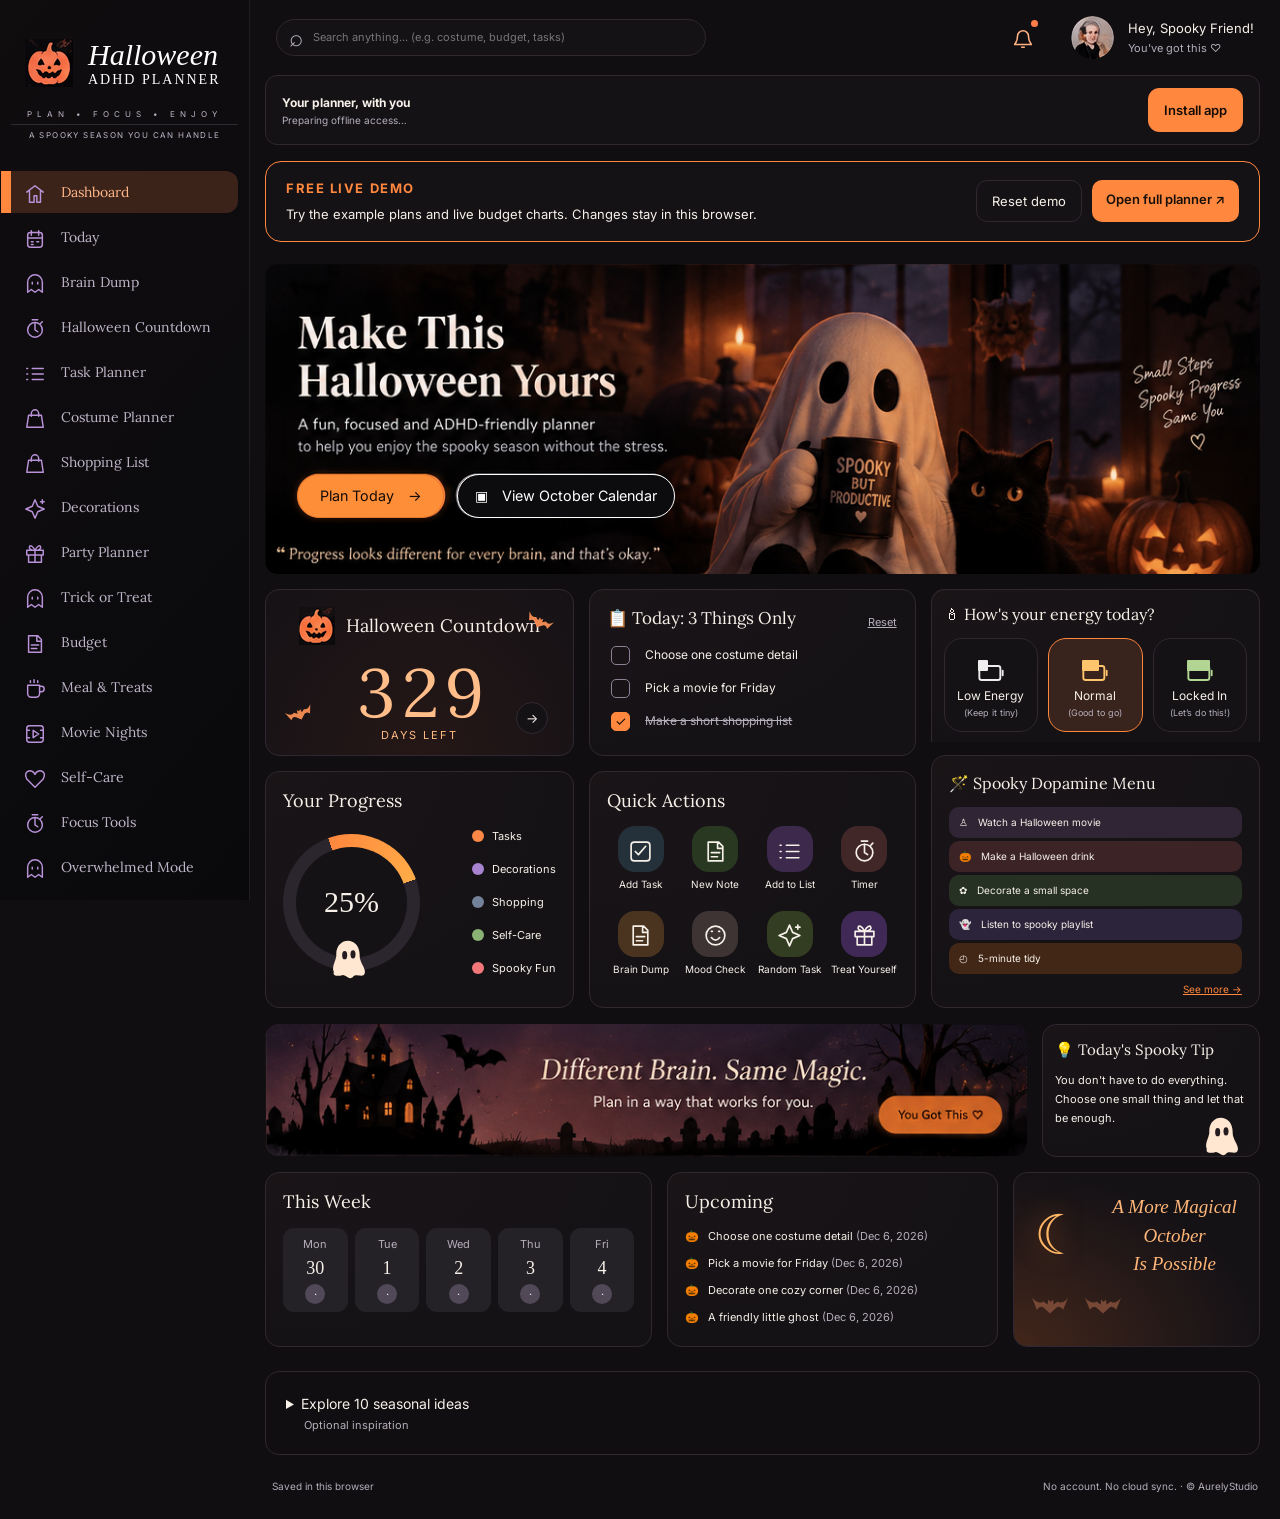
==== demo.html @ a1559781 "Add independent demo endpoint after Cloudflare connectivity failure" ====
<!doctype html><html lang="en"><head><meta charset="utf-8"><meta name="viewport" content="width=device-width,initial-scale=1"><title>Free Demo · Halloween ADHD Planner | AurelyStudio</title><meta name="description" content="A cozy Halloween planner for small steps, seasonal plans and printable pages."><meta name="author" content="AurelyStudio"><meta name="creator" content="AurelyStudio"><meta name="publisher" content="AurelyStudio"><meta name="designer" content="AurelyStudio"><meta name="owner" content="AurelyStudio"><meta name="copyright" content="AurelyStudio"><meta name="application-name" content="Halloween Planner"><meta name="apple-mobile-web-app-title" content="Halloween Planner"><meta name="apple-mobile-web-app-capable" content="yes"><meta name="apple-mobile-web-app-status-bar-style" content="black-translucent"><meta name="theme-color" content="#100e11"><meta name="color-scheme" content="dark light"><meta property="og:title" content="Halloween ADHD Planner"><meta property="og:description" content="Make this Halloween yours. A private seasonal planner by AurelyStudio."><meta property="og:type" content="website"><meta property="og:site_name" content="AurelyStudio"><meta name="twitter:card" content="summary"><meta name="twitter:title" content="Halloween ADHD Planner"><meta name="twitter:description" content="Small steps. Spooky progress."><link rel="icon" href="assets__logo.svg"><link rel="apple-touch-icon" href="assets__icon-192.png"><link rel="manifest" href="demo.webmanifest"><link rel="stylesheet" href="style.css"><style id="paper-style"></style><link rel="stylesheet" href="install.css"><link rel="canonical" href="https://billionar.github.io/aurelystudio-halloween-adhd-planner/demo.html"><meta property="og:url" content="https://billionar.github.io/aurelystudio-halloween-adhd-planner/demo.html"><meta name="robots" content="noindex,follow"><link rel="stylesheet" href="demo.css"></head><body><a class="skip" href="#main">Skip to planner</a><aside id="sidebar"></aside><div class="workspace"><header><button class="mobile-menu" data-action="menu" aria-label="Open navigation">☰</button><span id="mobile-title">Dashboard</span><div class="search-wrap"><span>⌕</span><input id="search" type="search" placeholder="Search anything... (e.g. costume, budget, tasks)" aria-label="Search all planner records"><div id="search-results" hidden></div></div><button class="bell" data-action="notifications" aria-label="Upcoming reminders"><svg class="line-icon" viewBox="0 0 24 24" fill="none" stroke="currentColor" stroke-width="1.7"><path d="M6 9a6 6 0 0 1 12 0c0 7 3 7 3 9H3c0-2 3-2 3-9ZM10 21h4"/></svg><i></i></button><button class="profile" data-action="profile"><span class="avatar"><img src="assets__reference.webp" alt=""></span><span>Hey, <b id="profile-name">Spooky Friend</b>!<small>You've got this ♡</small></span></button></header><main id="main" tabindex="-1"></main><footer><span id="save-status">Saved in this browser</span><span>No account. No cloud sync. · © AurelyStudio</span></footer></div><dialog id="dialog"></dialog><div id="toast" role="status"></div><section id="print-root"></section><script src="gallery.js"></script><script src="budget.js"></script><script src="app-demo.js"></script><script src="install.js"></script><script src="demo.js"></script></body></html>
---- style.css ----
@font-face{font-family:Inter;font-weight:100 900;src:url('assets__Inter.ttf')}@font-face{font-family:Lora;font-weight:400 700;src:url('assets__Lora.ttf')}@font-face{font-family:Kalam;src:url('assets__Kalam.ttf')}@font-face{font-family:Caveat;src:url('assets__Caveat.ttf')}@font-face{font-family:'Patrick Hand';src:url('assets__PatrickHand.ttf')}@font-face{font-family:'Dancing Script';src:url('assets__DancingScript.ttf')}@font-face{font-family:Sacramento;src:url('assets__Sacramento.ttf')}
:root{--main:#ff873e;--accent:#b992d8;--bg:#100e11;--panel:#151216;--text:#f6f0e8;--muted:#b5aebb;--line:#302730;--body:Inter,Arial,sans-serif;--heading:Lora,Georgia,serif;--hand:Caveat,cursive;--button-ink:#140c05;color-scheme:dark}*{box-sizing:border-box}body{margin:0;background:var(--bg);color:var(--text);font:13px/1.55 var(--body)}button,input,select,textarea{font:inherit}button,a,input,select,textarea{-webkit-tap-highlight-color:transparent}button{cursor:pointer;color:inherit;border:1px solid var(--line);border-radius:11px;background:var(--panel);padding:10px 15px;min-height:40px}button:hover{border-color:var(--main);filter:brightness(1.08)}button:focus-visible,a:focus-visible,input:focus-visible,select:focus-visible,textarea:focus-visible{outline:2px solid var(--main);outline-offset:3px}button.primary{background:var(--main);border-color:var(--main);color:var(--button-ink);font-weight:600}input,select,textarea{border:1px solid var(--line);background:var(--bg);color:var(--text);border-radius:9px;padding:10px;width:100%;min-width:0}input[type=checkbox]{width:19px;height:19px;accent-color:var(--main);flex:none}input[type=color]{height:45px;padding:4px}textarea{min-height:110px;resize:vertical}label{display:grid;gap:6px}h1,h2,h3,p{margin:0}h1,h2,h3{font-family:var(--heading);font-weight:500;line-height:1.3}h1{font-size:32px}h2{font-size:18px}h3{font-size:16px}small,.muted{color:var(--muted)}small{font-size:11px}a{color:var(--main)}.skip{position:absolute;left:-9999px}.skip:focus{left:15px;top:10px;z-index:99}aside{position:fixed;inset:0 auto 0 0;width:250px;background:linear-gradient(130deg,#100d0f,#09090c);border-right:1px solid #211b22;overflow:auto;z-index:20;padding:28px 11px 20px;color:#bfb5c8}aside .brand-title{display:flex;align-items:center;gap:15px;padding:10px 14px 20px;color:#fff}.pumpkin{font-size:42px;line-height:1}aside .brand-title em{font:italic 30px Georgia}aside .brand-title strong{display:block;font:14px Georgia;letter-spacing:2px}.tagline{text-align:center;font-size:8px;letter-spacing:5px;padding:0 0 4px}.seasonline{font-size:8px;text-align:center;letter-spacing:1.4px;border-top:1px solid #312934;padding-top:4px;margin-bottom:29px}nav{display:grid;gap:3px}nav button{display:flex;gap:17px;align-items:center;text-align:left;background:none;border:0;color:inherit;font:14px var(--heading);padding:11px 13px;border-radius:0 12px 12px 0;min-height:41px}nav button.active{background:#362017;color:#ffa369;box-shadow:-10px 0 #ff8854}nav .ico{font:22px Georgia;width:20px;text-align:center;color:#a59aaa}.sidebar-end{display:flex;gap:14px;align-items:center;margin:40px 13px 23px;font-size:10px;letter-spacing:1.6px;line-height:2;color:#f18c5e}.brand-fixed{display:flex;align-items:center;gap:8px;color:#f5eadc;font:12px Inter,Arial,sans-serif;border-top:1px solid #302730;padding:18px 12px}.brand-fixed img{width:32px;height:32px}.brand-fixed small{display:block;font-size:9px}.extra-nav{margin-top:20px;border-top:1px solid #302730;padding-top:12px}.workspace{margin-left:250px}header{height:75px;display:flex;align-items:center;gap:22px;padding:12px 26px;background:color-mix(in srgb,var(--bg) 94%,transparent)}.search-wrap{position:relative;max-width:430px;flex:1;display:flex;align-items:center}.search-wrap>span{position:absolute;left:13px;font-size:24px;color:var(--muted)}#search{border-radius:25px;padding:9px 15px 9px 36px;background:var(--panel);font-size:11px}#search-results{position:absolute;top:46px;left:0;right:0;padding:8px;background:var(--panel);border:1px solid var(--line);box-shadow:0 15px 45px #0008;z-index:35;max-height:360px;overflow:auto}#search-results button{display:block;text-align:left;width:100%;margin:3px 0}.bell{border:0;position:relative;background:none;font-size:23px;color:#ffb082;margin-left:auto}.bell i{width:7px;height:7px;border-radius:50%;background:#ff7d48;position:absolute;right:11px;top:10px}.profile{border:0;display:flex;align-items:center;gap:14px;text-align:left;background:none;padding:0}.profile b{font-weight:400}.profile small{display:block;margin-top:2px}.avatar{width:43px;height:43px;border-radius:50%;overflow:hidden;position:relative;flex:none}.avatar img{position:absolute;width:1312px;max-width:none;left:-1104px;top:-16px}.mobile-menu,#mobile-title{display:none}main{padding:0 20px 0 15px;max-width:1550px;margin:auto}.hero{aspect-ratio:1027/320;position:relative;overflow:hidden;border-radius:13px;margin-bottom:15px;background:#080607}.hero>.source{position:absolute;width:127.75%;max-width:none;left:-25.8%;top:-23.44%;pointer-events:none}.hero .hero-action{position:absolute;top:67.8%;height:14.3%;min-height:0;border-radius:30px;padding:0;font-size:clamp(10px,1.12vw,16px);line-height:1;background:#ff8d38;color:#160c06;border:1px solid #e5772d}.hero .plan{left:3.23%;width:14.8%}.hero .calendar-action{left:19.27%;width:21.9%;background:#0d0c0dc9;border:1px solid #fff;color:white}.sr{position:absolute;width:1px;height:1px;margin:-1px;overflow:hidden;clip:rect(0,0,0,0)}.dashboard-grid{display:grid;grid-template-columns:1fr 1.055fr 1.065fr;gap:15px}.card{border:1px solid var(--line);border-radius:14px;padding:17px;background:radial-gradient(ellipse at top left,color-mix(in srgb,var(--panel) 94%,var(--main)),var(--panel) 65%);min-width:0;position:relative}.card h2{display:flex;align-items:center;gap:11px;margin-bottom:14px}.countdown{height:167px;text-align:center;overflow:hidden;background:radial-gradient(ellipse at bottom,#251716,var(--panel))}.countdown h2{justify-content:center}.countdown h2 span{font-size:30px}.count-number{font:68px/1 var(--heading);color:#ffbd8a;font-variant-numeric:tabular-nums}.countdown .days{font-size:11px;letter-spacing:2px;color:#ffba80}.countdown .bat{position:absolute;color:#ec874f;font-size:24px}.bat.one{right:20px;top:13px;transform:rotate(25deg)}.bat.two{left:20px;bottom:22px;transform:rotate(-20deg)}.circle-link{position:absolute;right:25px;bottom:21px;border-radius:100%;width:32px;min-height:32px;padding:0}.priorities{height:167px}.priorities h2{font-size:17px}.link-button{border:0;background:none;text-decoration:underline;padding:0;min-height:24px;color:var(--muted);font-size:12px}.card .reset{position:absolute;right:18px;top:21px}.taskcheck{display:flex;align-items:center;gap:12px;font-size:12px;margin:8px 0;line-height:1.3}.taskcheck span{overflow-wrap:anywhere}.taskcheck input:checked+span{text-decoration:line-through;color:var(--muted)}.energy{grid-column:3;grid-row:1;padding:14px 12px;height:153px;border-bottom:0;border-radius:14px 14px 0 0}.energy h2{font-size:16px}.energy-options{display:grid;grid-template-columns:repeat(3,1fr);gap:10px}.energy-options button{font-size:12px;padding:8px 2px;border-radius:18px;line-height:1.3;min-height:94px}.battery{display:block;font-size:28px;margin-bottom:4px}.energy-options small{display:block;font-size:9px;margin-top:4px}.selected{border-color:var(--main)!important;background:color-mix(in srgb,var(--main) 15%,var(--panel))!important}.progress-card{height:237px}.progress-content{display:flex;align-items:center;justify-content:space-between;gap:16px}.ring{width:137px;height:137px;position:relative;flex:none;border-radius:50%;background:conic-gradient(from -20deg,#ff775b 0deg,#ffac47 var(--sweep),#2b252e var(--sweep));display:grid;place-items:center}.ring:before{content:'';position:absolute;inset:13px;border-radius:50%;background:var(--panel)}.ring strong{position:relative;font:30px Georgia}.ring .ghost{position:absolute;bottom:-10px;left:44px;font-size:35px}.legend{display:grid;gap:13px;font-size:11px}.legend button{border:0;padding:0;min-height:20px;text-align:left;background:none;font-size:11px;display:flex;gap:8px;align-items:center}.dot{width:12px;height:12px;border-radius:50%;flex:none}.quick-card{height:237px}.quick-grid{display:grid;grid-template-columns:repeat(4,1fr);gap:18px 8px}.quick-grid button{border:0;padding:0;background:none;min-width:0;font-size:10px;white-space:nowrap}.quick-grid .quick-icon{display:block;border-radius:17px;background:var(--tone);width:46px;height:46px;line-height:46px;font-size:25px;margin:0 auto 5px}.dopamine{grid-column:3;grid-row:2;margin-top:-16px;height:253px}.dopamine h2{font-size:16px}.dopamine-row{display:flex;align-items:center;gap:8px;width:100%;border:0;margin:3px 0;padding:6px 10px;min-height:31px;text-align:left;font-size:10px;background:var(--tone);border-radius:10px}.see-more{display:block;margin-left:auto;color:var(--main);font-size:10px}.banner-row{display:grid;grid-template-columns:3.5fr 1fr;gap:15px;margin-top:16px}.magic-banner{position:relative;aspect-ratio:786/138;overflow:hidden;border-radius:14px;background:#211522}.magic-banner>img{position:absolute;width:166.92%;max-width:none;left:-33.72%;top:-615.2%}.magic-banner>button{position:absolute;right:3.5%;top:55%;height:30%;min-height:0;border-radius:26px;padding:0 18px;background:#ff8a29;color:#100b06;font-size:11px}.tip{padding:15px 12px}.tip h2{font-size:15px;margin-bottom:12px}.tip p{font-size:11px;line-height:1.7}.tip .ghost{position:absolute;right:17px;bottom:-2px;font-size:31px}.bottom-row{display:grid;grid-template-columns:1.57fr 1.34fr 1fr;gap:15px;margin-top:15px}.week{display:grid;grid-template-columns:repeat(5,1fr);gap:7px}.day-tile{padding:8px 0;border:0;display:grid;justify-items:center;gap:5px;background:color-mix(in srgb,var(--panel) 90%,var(--muted));font-size:11px}.day-tile strong{font:18px Georgia}.day-tile .day-state{background:#514958;border-radius:50%;width:20px;height:20px;line-height:20px}.day-tile.today{background:linear-gradient(#a54614,#ff8b35);color:white}.upcoming-list{display:grid;gap:7px}.upcoming-list button{border:0;min-height:20px;background:none;padding:0;text-align:left;font-size:11px;display:flex;gap:9px}.moon-card{position:relative;overflow:hidden;min-height:174px;padding:20px 12px 18px 88px;background:radial-gradient(at bottom left,#42261b,var(--panel) 70%)}.moon-card p{font:italic 22px/1.5 Georgia;color:#ffb678;text-align:center}.moon{position:absolute;left:20px;top:20px;font-size:55px;color:#ffb664;text-shadow:0 0 24px #fc7d2680}.moon-card .bats{position:absolute;bottom:18px;left:18px;color:#774835;font-size:26px;letter-spacing:10px}footer{display:flex;justify-content:space-between;gap:14px;padding:24px 22px;font-size:10px;color:var(--muted)}.page-head{display:flex;justify-content:space-between;align-items:center;gap:16px;padding:22px 0}.page-head p{margin-top:8px;color:var(--muted)}.toolbar,.actions{display:flex;align-items:center;gap:10px;flex-wrap:wrap}.toolbar{margin-bottom:18px}.toolbar input,.toolbar select{width:auto}.records{display:grid;gap:10px}.record{display:flex;align-items:center;gap:14px;padding:15px;background:var(--panel);border:1px solid var(--line);border-radius:12px}.record .record-body{flex:1;min-width:0;overflow-wrap:anywhere}.record strong{font-weight:500}.record small{display:block;white-space:pre-wrap}.record.done strong{text-decoration:line-through;color:var(--muted)}.record .record-buttons{display:flex;gap:5px}.record .record-buttons button{padding:7px 10px;font-size:11px}.empty{text-align:center;padding:40px 16px;color:var(--muted);border:1px dashed var(--line);border-radius:14px}.empty span{font-size:35px;display:block}.two-col{display:grid;grid-template-columns:1fr 1fr;gap:18px}.three-col{display:grid;grid-template-columns:repeat(3,1fr);gap:16px}.metric{font:34px var(--body);margin:10px 0}.numeric,input,textarea,select,.money{font-family:Inter,Arial,sans-serif!important}.calendar-grid{display:grid;grid-template-columns:repeat(7,minmax(0,1fr));gap:6px}.calendar-day{min-height:100px;text-align:left;padding:8px;overflow:hidden}.calendar-day b{display:block}.calendar-day small{display:block;font-size:9px;overflow-wrap:anywhere}.calendar-day.outside{opacity:.4}.weekday{text-align:center;color:var(--muted);padding:6px}.focus-panel{text-align:center;padding:40px;max-width:650px;margin:20px auto}.clock{font:80px/1.3 Inter,Arial,sans-serif;font-variant-numeric:tabular-nums;color:var(--main);margin:20px 0}.focus-panel .actions{justify-content:center}.breathing{font:28px var(--hand);margin:20px 0}.theme-controls{display:grid;gap:20px}.color-grid{display:grid;grid-template-columns:repeat(3,1fr);gap:15px}.check-label{display:flex;align-items:center;gap:10px}.live-preview{padding:28px;border:1px solid var(--line);border-radius:15px;background:var(--bg)}.hand{font:24px var(--hand)}.print-controls{display:grid;grid-template-columns:repeat(3,1fr);gap:15px}.section-checks{display:flex;flex-wrap:wrap;gap:12px;margin:20px 0}.section-checks label{display:flex;align-items:center;gap:5px;font-size:11px}.print-preview-wrap{overflow:auto;padding:20px;background:#29262b;border-radius:12px;margin-top:20px}.paper{color:#292226;background:#fffaf3;max-width:100%;width:780px;margin:auto;padding:30px;box-shadow:0 4px 20px #0003;font:12px/1.6 Inter,Arial,sans-serif}.paper h1,.paper h2,.paper h3{font-family:Georgia,serif;color:#3b2720}.paper h1{font-size:27px}.paper h2{margin:16px 0 12px;font-size:19px}.paper .print-brand{display:flex;align-items:center;gap:10px;border-bottom:2px solid #ca6c32;padding-bottom:15px;margin-bottom:20px}.print-brand img{width:35px;height:35px}.print-brand small{color:#66544c;display:block}.paper .print-section{break-after:page;page-break-after:always}.paper .print-section:last-child{break-after:auto;page-break-after:auto}.paper table{width:100%;border-collapse:collapse;table-layout:fixed}.paper td,.paper th{border-bottom:1px solid #d6c5b5;padding:8px;text-align:left;vertical-align:top;overflow-wrap:anywhere;white-space:pre-wrap}.paper th{background:#efe3d5}.paper td:first-child{width:25px}.paper td:nth-child(3){width:90px}.paper .writing-line{height:27px;border-bottom:1px solid #cfc1b1}.paper .print-note{color:#65594e;font-size:10px}.paper.ink{background:white;color:black}.paper.ink h1,.paper.ink h2,.paper.ink h3{color:black}.paper.ink th{background:#eee}.paper .cards-sheet{display:grid;grid-template-columns:100mm;gap:10mm;justify-content:center}.paper .print-card{width:100mm;height:150mm;border:1px dashed #756459;padding:8mm;break-inside:avoid;position:relative;background:white;overflow:hidden}.print-card h2{font-size:24px;margin-top:12px}.print-card .card-prompt{font:20px var(--hand);margin:15px 0;color:#7b451f}.print-card .cut-note{position:absolute;bottom:5mm;font-size:9px;color:#73665c}.print-card .card-check{padding:10px 0;border-bottom:1px solid #d6c5b5}.paper.card-direct{padding:0;width:100mm}.paper.card-direct .print-card{border:0}.sticker-grid{display:grid;grid-template-columns:repeat(3,1fr);gap:15px}.sticker-grid a{padding:24px;border:1px solid var(--line);border-radius:14px;text-align:center}.sticker-grid img{width:100%;max-width:240px}.instructions{margin:16px 0;line-height:1.8;color:var(--muted)}dialog{width:min(570px,calc(100vw - 28px));max-height:90vh;border:1px solid var(--line);border-radius:18px;padding:26px;background:var(--panel);color:var(--text);overflow:auto}dialog::backdrop{background:#000a;backdrop-filter:blur(5px)}.dialog-head{display:flex;justify-content:space-between;align-items:center;margin-bottom:20px;gap:15px}.dialog-head button{padding:5px 12px}dialog form{display:grid;gap:16px}.form-row{display:grid;grid-template-columns:1fr 1fr;gap:15px}#toast{position:fixed;bottom:24px;left:50%;transform:translateX(-50%);background:var(--text);color:var(--bg);padding:12px 22px;border-radius:12px;z-index:99;opacity:0;pointer-events:none;max-width:90vw}#toast.show{opacity:1}.calm *{scroll-behavior:auto!important;transition:none!important;animation:none!important}@media(prefers-reduced-motion:reduce){*{scroll-behavior:auto!important;transition:none!important;animation:none!important}}.hand-headings h1,.hand-headings h2,.hand-headings h3,.hand-full h1,.hand-full h2,.hand-full h3{font-family:var(--hand)}.hand-full main,.hand-full nav button{font-family:var(--hand)}#print-root{display:none}
@media(min-width:1450px){main{padding-top:5px}.card{padding:20px}.countdown,.priorities{height:190px}.energy{height:176px}.progress-card,.quick-card{height:265px}.dopamine{height:281px}.quick-grid{gap:20px}.quick-grid .quick-icon{width:55px;height:55px;line-height:55px}.count-number{font-size:78px}}
@media(max-width:1150px) and (min-width:851px){aside{width:210px}aside .brand-title{padding-left:2px;gap:8px}.workspace{margin-left:210px}nav button{font-size:12px;padding-left:8px}.dashboard-grid{gap:10px}.card{padding:12px}.card h2{font-size:14px}.ring{width:100px;height:100px}.ring strong{font-size:24px}.ring .ghost{left:28px}.progress-content{gap:8px}.legend button{font-size:9px}.quick-grid{gap:20px 3px}.quick-grid button{font-size:8px}.quick-grid .quick-icon{width:37px;height:40px;line-height:40px;font-size:22px}.energy-options{gap:4px}.energy-options button{font-size:10px}.energy-options small{font-size:8px}.bottom-row{grid-template-columns:1.4fr 1.3fr 1fr}.moon-card{padding-left:50px}.moon{left:6px;font-size:36px}.moon-card p{font-size:19px}.taskcheck{font-size:10px}.priorities h2{font-size:12px}.card .reset{right:12px;top:40px;font-size:10px}.banner-row{grid-template-columns:3fr 1fr}.tip p{font-size:10px}}
@media(max-width:850px){aside{transform:translateX(-100%);transition:transform .18s;width:250px}.nav-open aside{transform:none;box-shadow:0 0 0 100vw #0009}.workspace{margin-left:0}.mobile-menu{display:block;padding:7px 12px}#mobile-title{display:block;font-size:11px;max-width:100px}header{padding:12px 16px;gap:12px}.profile>span:last-child{display:none}.bell{margin-left:0}.search-wrap{max-width:none}main{padding:0 14px}.dashboard-grid{gap:12px}.card{padding:13px}.card h2{font-size:15px}.ring{width:110px;height:110px}.legend button{font-size:9px}.progress-content{gap:10px}.quick-grid{gap:20px 3px}.quick-grid button{font-size:9px}.quick-grid .quick-icon{width:40px;height:42px;line-height:42px}.energy-options{gap:5px}.energy-options button{font-size:10px}.energy-options small{font-size:8px}.taskcheck{font-size:10px}.card .reset{font-size:10px;top:39px}.hero .hero-action{font-size:11px}.moon-card{padding-left:54px}.moon{left:8px;font-size:38px}.moon-card p{font-size:19px}.tip p{font-size:10px}.banner-row{grid-template-columns:3fr 1fr}}
@media(max-width:620px){header{height:70px;gap:8px;padding:10px 12px}.search-wrap{position:static}#search{font-size:10px;padding-left:12px}.search-wrap>span{display:none}#search-results{top:65px;left:12px;right:12px}.bell{display:none}.avatar{width:36px;height:36px}#mobile-title{font-size:10px;width:72px}.hero{aspect-ratio:auto;height:300px}.hero>.source{width:1100px;left:-274px;top:-61px}.hero:after{content:'';position:absolute;inset:0;background:linear-gradient(90deg,#09070944,transparent);pointer-events:none}.hero .hero-action{top:auto;bottom:33px;height:39px;z-index:2;font-size:11px}.hero .plan{left:17px;width:112px}.hero .calendar-action{left:138px;width:175px}.dashboard-grid{grid-template-columns:1fr 1fr}.energy{grid-column:1/-1;grid-row:2;height:auto;border-bottom:1px solid var(--line);border-radius:14px}.energy-options button{font-size:12px;min-height:83px}.energy-options small{font-size:10px}.energy-options{gap:12px}.countdown,.priorities{height:180px}.countdown h2{font-size:13px;gap:4px}.countdown h2 span{font-size:25px}.count-number{font-size:56px;margin-top:6px}.countdown .bat{font-size:17px}.priorities h2{font-size:13px}.priorities .taskcheck{margin-top:15px;font-size:10px;gap:6px}.priorities .reset{top:37px}.progress-card,.quick-card{height:230px}.progress-content{display:grid;justify-content:center;gap:12px}.ring{width:110px;height:110px;margin:auto}.legend{grid-template-columns:1fr 1fr;gap:5px}.legend button{font-size:8px}.dot{width:8px;height:8px}.quick-grid{grid-template-columns:repeat(2,1fr);gap:8px}.quick-grid .quick-icon{height:28px;line-height:28px;width:32px;font-size:20px;margin-bottom:1px;border-radius:9px}.quick-grid button{font-size:8px}.dopamine{grid-column:1/-1;grid-row:4;margin-top:0;height:auto}.dopamine-row{font-size:12px;min-height:36px}.banner-row{grid-template-columns:1fr}.magic-banner{aspect-ratio:786/150}.magic-banner>img{top:-566%}.magic-banner>button{font-size:9px;right:2%;padding:0 9px}.tip{min-height:110px}.tip p{font-size:12px;padding-right:30px}.bottom-row{grid-template-columns:1fr}.moon-card{min-height:150px;padding:20px 15px 20px 85px}.moon{font-size:60px;left:27px}.moon-card p{font-size:24px}.page-head{align-items:flex-start;flex-direction:column}h1{font-size:27px}.two-col,.three-col,.print-controls{grid-template-columns:1fr}.color-grid{grid-template-columns:1fr}.record{gap:9px;flex-wrap:wrap}.record .record-buttons{margin-left:auto}.calendar-day{padding:4px;min-height:72px}.calendar-day small{font-size:8px}.calendar-grid{gap:3px}.calendar-day b{font-size:11px}.weekday{font-size:9px}.toolbar{gap:7px}.toolbar input,.toolbar select{max-width:100%}.clock{font-size:60px}.focus-panel{padding:24px 12px}.form-row{grid-template-columns:1fr}.sticker-grid{grid-template-columns:1fr 1fr}.print-preview-wrap{padding:10px}.paper{padding:18px}.paper .cards-sheet{justify-content:start}.profile{min-width:36px}footer{flex-direction:column;font-size:9px}.hero .source{opacity:1}}
@media print{body{background:white!important;color:#222!important}aside,.workspace,dialog,#toast,.skip{display:none!important}#print-root{display:block!important}.paper{box-shadow:none;width:auto!important;max-width:none;margin:0;padding:0;font-size:10pt;-webkit-print-color-adjust:exact;print-color-adjust:exact}.paper h1{font-size:22pt}.paper .print-section{padding:0}.paper tr{break-inside:avoid}.paper .cards-sheet{gap:8mm}.paper .print-card{break-after:page}.paper.card-direct .cards-sheet{gap:0}.paper.card-direct .print-card{break-after:page}img{max-width:100%}}
.line-icon{width:22px;height:22px;display:inline-block;vertical-align:middle}.quick-icon .line-icon{width:25px;height:25px}.ghost-art{width:42px;height:45px;display:block}.bat svg{width:27px;height:17px}.bats svg{width:36px;height:24px}.battery{position:relative;display:block;width:36px;margin:0 auto 8px;height:28px}.battery .line-icon{width:36px;height:28px}.battery i{position:absolute;height:11px;top:8px;left:5px;background:currentColor;border-radius:1px}.hero .calendar-action{background:#0c0b0d}.mobile-hero-copy,.mobile-hero-hand{display:none}nav button{font-size:14px;line-height:20px;padding:10px 13px;height:42px;min-height:42px}h2{font-weight:400}.card{background:radial-gradient(ellipse at top left,color-mix(in srgb,var(--panel) 98%,var(--main)),var(--panel) 65%)}.countdown{background:radial-gradient(ellipse at bottom,#251716,var(--panel))}.moon-card{background:radial-gradient(at bottom left,#42261b,var(--panel) 70%)}.hero .plan{background:#ff8e39}.magic-banner>button{right:3.1%;top:54%;height:31%;min-width:128px;box-shadow:0 0 0 2px #aa4a16}.paper .print-brand b{font-weight:600}input[type=checkbox]{appearance:none;background:transparent;border:1px solid #8c8196;border-radius:5px;display:grid;place-content:center;padding:0;cursor:pointer}input[type=checkbox]:checked{background:var(--main);border-color:var(--main)}input[type=checkbox]:checked:after{content:'✓';color:var(--button-ink);font-size:13px}.taskcheck input:disabled{cursor:default;opacity:.5}.taskcheck .link-button{text-align:left;text-decoration:none;font-size:11px}.card.priorities .reset{font-size:11px}.moon-card p{font-size:21px}.moon{font-family:Georgia,serif}.countdown h2 span.pumpkin-crop{font-size:30px}
@media(max-width:850px){aside{transition:none}.line-icon{width:20px;height:20px}}
@media(max-width:620px){.hero{height:390px;background:#0b080a}.hero>.source{width:1312px;left:-665px;top:-75px;clip-path:inset(6.25% 0 67.05% 0)}.hero:after{background:linear-gradient(0deg,#0b080a 18%,#0b080aee 38%,#0b080a88 60%,transparent 82%)}.mobile-hero-copy{position:absolute;display:block;top:177px;left:18px;z-index:1}.mobile-hero-copy h1{font:30px/1.1 Lora,Georgia,serif;letter-spacing:-1px}.mobile-hero-copy p{font:11px/1.7 Inter,Arial,sans-serif;margin-top:12px;color:#ded5d8}.mobile-hero-hand{display:block;position:absolute;right:16px;top:25px;z-index:2;font:19px/1.1 Caveat,cursive;text-align:center;color:#ffe0bc}.hero .hero-action{bottom:27px;height:39px}.hero .plan{left:18px;width:106px}.hero .calendar-action{left:132px;width:calc(100% - 150px);font-size:10px}.card.priorities .reset{position:static;display:block;margin-top:-10px;margin-bottom:6px;margin-left:auto;font-size:9px}.priorities .taskcheck{margin:9px 0}.taskcheck .link-button{font-size:9px}.priorities h2{font-size:12px}.taskcheck input{width:16px;height:16px}.magic-banner>button{min-width:0;right:3%;padding:0 10px;font-size:8px}.quick-icon .line-icon{width:20px;height:20px}.ghost-art{width:34px;height:39px}.moon-card p{font-size:24px}.ring .ghost{left:38px;bottom:-8px}}
nav .ico{color:var(--accent)}nav button.active{background:color-mix(in srgb,var(--main) 19%,#0d0b10);color:color-mix(in srgb,var(--main) 60%,white);box-shadow:-10px 0 var(--main)}.hand,.breathing{color:var(--accent)}.live-preview{border-color:var(--accent)}.ring{background:conic-gradient(from -20deg,var(--main) 0deg,#ffac47 var(--sweep),#2b252e var(--sweep))}
.print-calendar{display:grid;grid-template-columns:repeat(7,minmax(0,1fr));margin-top:22px;border-top:1px solid #bfb3a6;border-left:1px solid #bfb3a6}.print-calendar>b{text-align:center;font-size:10px;padding:6px}.print-calendar>div{min-height:62px;border-right:1px solid #bfb3a6;border-bottom:1px solid #bfb3a6;padding:4px;font-size:9px;overflow-wrap:anywhere;break-inside:avoid}.print-calendar p{font-size:8px}.print-card{overflow-wrap:anywhere}.print-card .card-check{font-size:11px;line-height:1.45}.paper .cards-sheet{max-width:none}
@media(max-width:620px){.hero>.source{left:-692px}.countdown h2{font-size:11px}.countdown .bat.one{top:46px;right:10px}}
.pdf-download{display:inline-block;padding:10px 14px;border:1px solid var(--line);border-radius:9px;text-decoration:none}.paper.paper-A5{width:559px}.paper.paper-A5 h1{font-size:22px}.paper.paper-A5 h2{font-size:16px;margin:12px 0 8px}.paper.paper-A5 .print-brand{padding-bottom:8px;margin-bottom:12px}.paper.paper-A5 .print-brand img{width:27px;height:27px}.paper.paper-A5 td,.paper.paper-A5 th{padding:5px;font-size:10px}.paper.paper-A5 td[style]{height:29px!important}.paper.paper-A5 .writing-line{height:20px}.paper.paper-A5 .print-calendar>div{min-height:44px}.paper.paper-A5 .print-note{font-size:9px}.paper.paper-A5 .print-section>p:last-child{margin-top:13px!important}.paper.paper-A5 .print-calendar{margin-top:14px}
@media print{html{background:#fff!important;color-scheme:light!important}body{background:#fff!important;color-scheme:light!important}.paper{min-height:0}.paper.ink .print-brand{border-bottom-color:#777}.paper.ink .writing-line,.paper.ink td,.paper.ink th{border-color:#aaa}.paper.ink .card-prompt{color:#222}}
.pumpkin-sprite{width:48px;height:48px;display:block;overflow:hidden;position:relative;flex:none}.pumpkin-sprite img{position:absolute;width:1312px;max-width:none;left:-24px;top:-47px}.count-pumpkin-sprite{display:inline-block;width:36px;height:38px;overflow:hidden;position:relative;flex:none}.count-pumpkin-sprite img{position:absolute;width:1312px;max-width:none;left:-288px;top:-425px}.moon-card p{white-space:nowrap;font-size:19px}
@media(max-width:620px){.count-pumpkin-sprite{transform:scale(.8);margin-left:-8px;margin-right:-5px}.moon-card p{font-size:24px}}
@media(min-width:621px) and (max-width:1150px){.moon-card{padding:60px 8px 12px}.moon-card .moon{top:4px;left:calc(50% - 20px);font-size:36px}.moon-card p{font-size:17px;white-space:normal}.moon-card .bats{display:none}}
/* AurelyStudio: live budget workspace */
.budget-filter-grid{display:grid;grid-template-columns:repeat(4,minmax(0,1fr));gap:16px}.budget-filters{margin-bottom:18px}.budget-filter-foot{display:flex;justify-content:space-between;align-items:center;gap:12px;margin-top:16px;color:var(--muted);font-size:11px}.live-dot{display:inline-block;width:7px;height:7px;border-radius:50%;background:#9bbd83;margin-right:6px}.budget-stats{display:grid;grid-template-columns:repeat(4,minmax(0,1fr));gap:14px;margin:0 0 18px}.budget-stat{text-align:left;display:grid;gap:5px;padding:20px;transition:border-color .2s,transform .2s}.budget-stat:hover{transform:translateY(-2px)}.budget-stat .metric{font-size:clamp(22px,2.6vw,37px);margin:5px 0;overflow-wrap:anywhere;line-height:1.25}.budget-stat>span{color:var(--muted);font-size:10px}.budget-stat small{font-size:12px}.budget-chart-grid{display:grid;grid-template-columns:1fr 1.45fr;gap:18px;margin-bottom:18px}.budget-chart-stack{display:grid;gap:18px}.budget-chart-grid h2,.budget-timeline h2,.budget-detail h2{margin-bottom:5px}.budget-donut{position:relative;width:min(100%,290px);margin:20px auto}.budget-donut svg{width:100%;display:block;overflow:visible;animation:donut-enter .7s ease-out both;transform-origin:center}.donut-segment{cursor:pointer;transition:stroke-width .2s;outline:none}.donut-segment:hover,.donut-segment:focus-visible{stroke-width:25;filter:brightness(1.12)}.donut-label{position:absolute;inset:28%;display:flex;flex-direction:column;align-items:center;justify-content:center;text-align:center;pointer-events:none}.donut-label small{font-size:8px;letter-spacing:1px}.donut-label strong{font-size:clamp(17px,2.3vw,27px);line-height:1.4;overflow-wrap:anywhere;max-width:100%}.donut-label>span{font-size:10px;color:var(--muted)}.budget-legend{display:grid;gap:5px;margin-bottom:18px}.budget-legend button{display:grid;grid-template-columns:12px minmax(0,1fr) auto 37px;align-items:center;gap:10px;padding:9px 0;border:0;background:transparent;text-align:left;font-size:11px;min-height:36px}.budget-legend strong{font-size:11px;font-weight:500}.budget-legend small{text-align:right}.chart-heading{display:flex;justify-content:space-between;align-items:center;flex-wrap:wrap;gap:15px;margin-bottom:18px}.chart-heading>span{font-size:10px;color:var(--muted);display:flex;align-items:center;gap:6px}.chart-heading i{width:9px;height:9px;border-radius:2px;display:inline-block}.budget-bars{display:grid;gap:18px;margin-top:24px}.budget-bar-group{padding:0;background:none;border:0;text-align:left;display:grid;gap:5px}.budget-bar-group>span:first-child{display:flex;justify-content:space-between;gap:12px;font-size:11px;margin-bottom:3px}.budget-bar-group small{font-size:10px}.bar-track{display:block;width:100%;height:7px;background:var(--line);border-radius:9px;overflow:hidden}.bar{display:block;height:100%;border-radius:9px;min-width:0;transform-origin:left;animation:bar-enter .55s ease-out both}.bar.planned{background:var(--accent)}.bar.actual{background:var(--main)}.budget-usage>div:not(.usage-track){display:flex;gap:15px;align-items:center;margin:15px 0}.budget-usage strong{font-size:28px;white-space:nowrap}.budget-usage p{font-size:11px;color:var(--muted)}.usage-track{height:8px;border-radius:10px;background:var(--line);overflow:hidden}.usage-track i{display:block;background:var(--main);height:100%;transition:width .4s}.over-budget,.budget-usage p.over-budget{color:#ea7769}.budget-usage p.over-budget{margin-top:10px}.budget-timeline,.budget-detail{margin-bottom:18px}.trend-scroll{max-width:100%;overflow-x:auto}.trend-chart{width:100%;min-width:410px;display:block;margin-top:24px}.trend-chart text{font:11px Inter,Arial,sans-serif;fill:var(--muted)}.trend-chart circle[role=button]{cursor:pointer;outline:none}.trend-chart circle[role=button]:hover,.trend-chart circle[role=button]:focus-visible{r:8;stroke:var(--text)}.chart-empty{min-height:180px;display:flex;flex-direction:column;align-items:center;justify-content:center;text-align:center;color:var(--muted);padding:18px;gap:10px}.chart-empty>span{font-size:40px;color:var(--accent)}.budget-table-scroll{max-width:100%;overflow:auto;border:1px solid var(--line);border-radius:11px}.budget-table{width:100%;min-width:750px;border-collapse:collapse;text-align:left;font:11px/1.5 Inter,Arial,sans-serif}.budget-table th,.budget-table td{padding:13px 12px;border-bottom:1px solid var(--line);vertical-align:middle}.budget-table thead,.budget-table tfoot{background:color-mix(in srgb,var(--accent) 8%,var(--panel))}.budget-table th{font-weight:500;color:var(--muted)}.budget-table small{display:block;font-size:10px;max-width:260px;overflow-wrap:anywhere}.budget-table strong{font-weight:500;display:block;min-width:110px;max-width:260px;overflow-wrap:anywhere}.budget-table .money{white-space:nowrap}.budget-table .actions{flex-wrap:nowrap}.budget-table button{font-size:10px;padding:7px 10px;min-height:35px}.budget-detail .actions select{width:auto;max-width:100%}.budget-detail .actions button{white-space:nowrap}.budget-drilldown .record{flex-wrap:wrap}.budget-drilldown .record-buttons{margin-left:auto}.budget-form-live{display:grid;grid-template-columns:1fr 1fr;gap:12px;padding:14px;background:var(--bg);border:1px solid var(--line);border-radius:10px}.budget-form-live strong{display:block;font-size:19px}.budget-form-live small{font-size:10px}.budget-form-live .draft-bar{grid-column:1/-1;height:5px;border-radius:10px;background:var(--line);overflow:hidden}.draft-bar i{display:block;height:100%;background:var(--main);transition:width .2s}.budget-form-error{color:#ea7769}.print-card .card-check{break-inside:avoid}
@keyframes donut-enter{from{opacity:.3;transform:rotate(-35deg)}to{opacity:1;transform:rotate(0)}}@keyframes bar-enter{from{transform:scaleX(0)}to{transform:scaleX(1)}}
@media(max-width:1150px){.budget-stats{grid-template-columns:repeat(2,minmax(0,1fr))}.budget-chart-grid{grid-template-columns:1fr}.budget-filter-grid{grid-template-columns:1fr 1fr}.budget-donut{width:250px}.donut-label strong{font-size:25px}.budget-legend{grid-template-columns:1fr 1fr;gap:8px 25px}}
@media(max-width:620px){.budget-stats{gap:10px}.budget-stat{padding:15px}.budget-stat .metric{font-size:22px}.budget-stat small{font-size:10px}.budget-stat>span{font-size:9px}.budget-filter-grid{gap:12px}.budget-filter-foot{align-items:flex-start;flex-direction:column}.budget-legend{grid-template-columns:1fr}.budget-usage>div:not(.usage-track){align-items:flex-start;flex-direction:column}.budget-detail .actions{width:100%}.budget-detail .actions select{width:100%}.budget-chart-grid{gap:12px}.budget-bars{gap:17px}.budget-bar-group>span:first-child{flex-wrap:wrap}.budget-form-live strong{font-size:17px}}
.calm .budget-donut svg,.calm .bar{animation:none}.calm .budget-stat,.calm .usage-track i{transition:none}@media(prefers-reduced-motion:reduce){.budget-donut svg,.bar{animation:none}.budget-stat,.usage-track i{transition:none}}
.section-studio{display:grid;grid-template-columns:1fr 1.45fr;border:1px solid var(--line);border-radius:18px;overflow:hidden;background:#111015;margin:4px 0 18px;color:#f6f0e8}.section-studio>img{display:block;width:100%;height:100%;object-fit:cover;object-position:center;min-height:350px}.studio-copy{padding:35px 26px;display:flex;flex-direction:column;align-items:flex-start;justify-content:center}.studio-eyebrow{font-size:9px;letter-spacing:2.5px;color:#d9ac83;margin-bottom:18px}.studio-copy h2{font-size:32px;line-height:1.2;letter-spacing:-.5px}.studio-copy>p:not(.studio-count){color:#c2b8c4;font-size:12px;line-height:1.85;max-width:300px;margin:16px 0 22px}.studio-count{font-size:10px;color:#aa9fac;margin-top:18px;margin-bottom:14px}.studio-copy .hand{font-size:21px;color:#deb498}.studio-steps{display:grid;grid-template-columns:repeat(3,minmax(0,1fr));gap:13px;margin:0 0 24px}.studio-steps button{display:flex;text-align:left;align-items:flex-start;gap:12px;padding:18px 14px;background:var(--panel);min-width:0}.step-number{font:18px Georgia;color:var(--main)}.studio-steps h3{font-size:15px;margin-bottom:7px}.studio-steps p{font-size:10px;line-height:1.7;color:var(--muted)}.studio-steps button>span:last-child{margin-left:auto;color:var(--main)}.studio-steps button>div{min-width:0}
@media(max-width:1150px){.studio-copy{padding:24px 19px}.studio-copy h2{font-size:27px}.studio-steps{grid-template-columns:1fr}.studio-steps p{font-size:12px}.studio-steps button{padding:16px}}
@media(max-width:620px){.section-studio{grid-template-columns:1fr}.section-studio>img{grid-row:1;min-height:0;aspect-ratio:3/2;object-fit:cover}.studio-copy{padding:24px}.studio-copy h2{font-size:28px}.studio-copy>p:not(.studio-count){max-width:none}.studio-steps h3{font-size:16px}}
.budget-donut{overflow:hidden}.budget-chart-stack{min-width:0}
.table-scroll-hint{display:none;margin:10px 0;color:var(--muted);font-size:10px}
@media(max-width:620px){.trend-chart{min-width:0}.trend-chart text{font-size:17px}.table-scroll-hint{display:block}}

.inspiration-gallery{margin:28px 0 32px}.gallery-heading{display:flex;align-items:center;justify-content:space-between;gap:20px;margin-bottom:20px}.gallery-heading .studio-eyebrow{display:block;margin-bottom:10px;color:var(--main)}.gallery-heading h2{font-size:29px;line-height:1.25;margin-bottom:10px}.gallery-heading p{max-width:620px;font-size:13px;line-height:1.8;color:var(--muted)}.gallery-count{font:italic 20px Georgia;color:var(--accent);white-space:nowrap}.idea-grid{display:grid;grid-template-columns:repeat(2,minmax(0,1fr));gap:22px}.idea-card{overflow:hidden;background:var(--panel);border:1px solid var(--line);border-radius:16px;min-width:0}.idea-image{position:relative;padding:0;display:block;width:100%;border:0;border-radius:0;overflow:hidden;background:#17111b}.idea-image img{width:100%;height:auto;aspect-ratio:3/2;object-fit:cover;display:block}.idea-image>span{position:absolute;bottom:12px;right:12px;padding:8px 12px;border-radius:20px;background:#100e11e8;color:#fff;font-size:11px}.idea-image:focus-visible{outline:3px solid var(--main);outline-offset:-4px}.idea-copy{padding:22px}.idea-tag{font-size:10px;letter-spacing:1.1px;text-transform:uppercase;color:var(--accent)}.idea-copy h3{font-size:23px;margin:10px 0}.idea-copy>p{font-size:13px;line-height:1.8;color:var(--muted);min-height:47px;margin-bottom:18px}.idea-use{display:flex;width:100%;align-items:center;justify-content:space-between;text-align:left;background:transparent;border-color:var(--line);color:var(--text);padding:13px 15px}.idea-use>span{color:var(--main);font-size:18px}.gallery-note{font-size:11px;color:var(--muted);line-height:1.8;margin-top:16px}.idea-detail>img{display:block;width:100%;height:auto;border-radius:10px;margin:10px 0 18px}.idea-detail>p{line-height:1.8}.idea-detail h3{font-size:19px;margin:20px 0 10px}.idea-detail ul,.idea-detail ol{padding-left:23px;font-size:13px;line-height:1.9;margin-bottom:18px}.idea-detail .primary{margin-top:4px}@media(min-width:1550px){.idea-grid{grid-template-columns:repeat(4,minmax(0,1fr))}.idea-copy h3{font-size:21px}}@media(max-width:620px){.idea-grid{grid-template-columns:1fr;gap:18px}.gallery-heading h2{font-size:25px}.gallery-count{display:none}.idea-copy{padding:20px}.idea-copy>p{min-height:0}.gallery-heading p{font-size:12px}}@media print{.inspiration-gallery{display:none}}

.focus-inspiration{margin-top:24px;border:1px solid var(--line);border-radius:14px;padding:20px}.focus-inspiration>summary{cursor:pointer;font-size:14px;line-height:1.7}.focus-inspiration>summary span{display:block;font-size:11px;color:var(--muted);padding-left:18px}.focus-inspiration .inspiration-gallery{margin-bottom:0}@media(max-width:620px){.focus-inspiration{padding:14px}}
---- install.css ----
.install-bar{margin:0 20px 16px 15px;padding:12px 16px;border:1px solid var(--line);border-radius:12px;background:var(--panel);display:flex;align-items:center;justify-content:space-between;gap:12px}.install-bar strong{font-size:12px}.install-bar small{display:block;font-size:10px}.install-actions{display:flex;gap:8px;flex-wrap:wrap}.install-actions button{min-height:44px}.install-guide{display:grid;gap:16px;margin:20px 0}.install-guide h3{margin-bottom:5px}.english-date{display:flex;gap:6px;min-width:0;align-items:center}.english-date select{flex:1;min-width:0;padding:10px 6px}.english-date input{width:82px;flex:0 0 82px;padding:10px 6px}.english-date select:nth-child(2){max-width:58px}
/* The reference already contains the painted CTA. Use one aligned, transparent hit area. */
.magic-banner{aspect-ratio:786/138!important}.magic-banner>img{top:-615.2%!important}.magic-banner>button{right:3.1%!important;top:55%!important;width:16.5%!important;height:29%!important;min-width:0!important;padding:0!important;background:transparent!important;border:0!important;box-shadow:none!important;color:transparent!important;font-size:0!important}.magic-banner>button:hover{filter:none;background:#ffffff12!important}.magic-banner>button:focus-visible{outline:3px solid var(--main);outline-offset:3px}
@media(max-width:600px){.install-bar{margin:0 12px 12px;padding:10px;align-items:flex-start}.install-bar strong{font-size:11px}.install-bar small{max-width:190px}.install-actions{justify-content:flex-end}.install-actions button{padding:8px 10px;font-size:11px}.english-date{flex-wrap:wrap}.english-date input{flex-basis:76px;width:76px}}
@media print{.install-bar{display:none!important}}

.english-date{position:relative;display:block;min-width:0}.date-trigger{width:100%;text-align:left;white-space:nowrap;min-height:44px}.date-popover[hidden]{display:none!important}.date-popover{display:block;position:absolute;top:calc(100% + 6px);left:0;width:300px;max-width:calc(100vw - 44px);z-index:45;padding:10px;background:var(--panel);border:1px solid var(--line);border-radius:12px;box-shadow:0 12px 36px #0006}.date-picker-head{display:flex;align-items:center;gap:4px;margin-bottom:10px}.date-picker-head button{padding:4px;min-width:30px}.date-picker-head select{flex:1;font-size:11px;padding:7px 3px}.date-picker-head input{width:65px;flex:0 0 65px;font-size:11px;padding:7px 3px}.date-day-grid{display:grid;grid-template-columns:repeat(7,minmax(0,1fr));gap:2px}.date-day-grid>span{text-align:center;font-size:10px;color:var(--muted);padding:5px 0}.date-day-grid button{border:0;padding:3px;min-height:34px;border-radius:6px;font-size:12px}.date-day-grid button[aria-pressed=true],.date-month-grid button[aria-pressed=true]{background:var(--main);color:var(--button-ink)}.date-month-grid{display:grid;grid-template-columns:repeat(3,1fr);gap:5px}.date-month-grid button{padding:5px;font-size:11px}.date-picker-foot{display:flex;justify-content:space-between;margin-top:9px;border-top:1px solid var(--line);padding-top:6px}.date-picker-foot button{border:0;color:var(--main);background:none;min-height:36px}.budget-filters{position:relative;z-index:3}@media print{.date-popover{display:none!important}}

.date-picker-head select{max-width:none!important}
---- demo.css ----
.demo-banner{display:flex;align-items:center;justify-content:space-between;gap:18px;border:1px solid var(--main,#ff873e);border-radius:16px;padding:16px 20px;margin:0 0 22px;background:var(--panel,#1c1515)}.demo-banner strong{font:700 13px Inter,Arial,sans-serif;letter-spacing:.12em;color:var(--main,#ff873e)}.demo-banner p{font-size:13px;margin:7px 0 0;line-height:1.5}.demo-actions{display:flex;flex-wrap:wrap;gap:10px;flex-shrink:0}.demo-actions a{padding:11px 14px;border-radius:10px;background:#ff873e;color:#17100a;font:600 13px Inter,Arial,sans-serif;text-decoration:none}.demo-actions button{font-size:13px}@media(max-width:800px){.demo-banner{align-items:flex-start;flex-direction:column;padding:14px}.demo-actions{flex-shrink:1}}@media print{.demo-banner{display:none!important}}
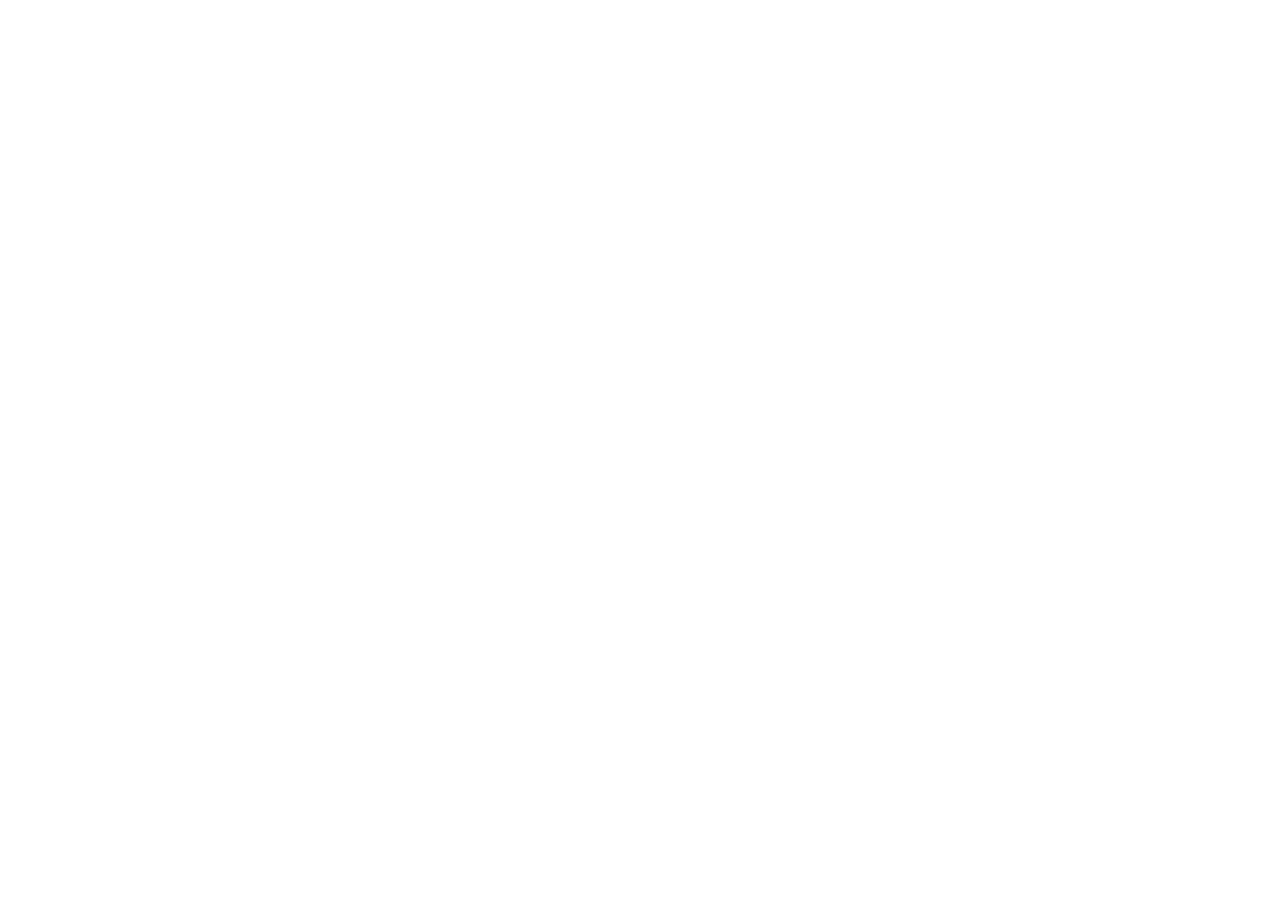
==== commit 044c0b24: "Retire embedded demo and separate Cloudflare demo from full planner" ====
--- a/demo.html
+++ b/demo.html
@@ -1 +1 @@
-<!doctype html><html lang="en"><head><meta charset="utf-8"><meta name="viewport" content="width=device-width,initial-scale=1"><title>Free Demo · Halloween ADHD Planner | AurelyStudio</title><meta name="description" content="A cozy Halloween planner for small steps, seasonal plans and printable pages."><meta name="author" content="AurelyStudio"><meta name="creator" content="AurelyStudio"><meta name="publisher" content="AurelyStudio"><meta name="designer" content="AurelyStudio"><meta name="owner" content="AurelyStudio"><meta name="copyright" content="AurelyStudio"><meta name="application-name" content="Halloween Planner"><meta name="apple-mobile-web-app-title" content="Halloween Planner"><meta name="apple-mobile-web-app-capable" content="yes"><meta name="apple-mobile-web-app-status-bar-style" content="black-translucent"><meta name="theme-color" content="#100e11"><meta name="color-scheme" content="dark light"><meta property="og:title" content="Halloween ADHD Planner"><meta property="og:description" content="Make this Halloween yours. A private seasonal planner by AurelyStudio."><meta property="og:type" content="website"><meta property="og:site_name" content="AurelyStudio"><meta name="twitter:card" content="summary"><meta name="twitter:title" content="Halloween ADHD Planner"><meta name="twitter:description" content="Small steps. Spooky progress."><link rel="icon" href="assets__logo.svg"><link rel="apple-touch-icon" href="assets__icon-192.png"><link rel="manifest" href="demo.webmanifest"><link rel="stylesheet" href="style.css"><style id="paper-style"></style><link rel="stylesheet" href="install.css"><link rel="canonical" href="https://billionar.github.io/aurelystudio-halloween-adhd-planner/demo.html"><meta property="og:url" content="https://billionar.github.io/aurelystudio-halloween-adhd-planner/demo.html"><meta name="robots" content="noindex,follow"><link rel="stylesheet" href="demo.css"></head><body><a class="skip" href="#main">Skip to planner</a><aside id="sidebar"></aside><div class="workspace"><header><button class="mobile-menu" data-action="menu" aria-label="Open navigation">☰</button><span id="mobile-title">Dashboard</span><div class="search-wrap"><span>⌕</span><input id="search" type="search" placeholder="Search anything... (e.g. costume, budget, tasks)" aria-label="Search all planner records"><div id="search-results" hidden></div></div><button class="bell" data-action="notifications" aria-label="Upcoming reminders"><svg class="line-icon" viewBox="0 0 24 24" fill="none" stroke="currentColor" stroke-width="1.7"><path d="M6 9a6 6 0 0 1 12 0c0 7 3 7 3 9H3c0-2 3-2 3-9ZM10 21h4"/></svg><i></i></button><button class="profile" data-action="profile"><span class="avatar"><img src="assets__reference.webp" alt=""></span><span>Hey, <b id="profile-name">Spooky Friend</b>!<small>You've got this ♡</small></span></button></header><main id="main" tabindex="-1"></main><footer><span id="save-status">Saved in this browser</span><span>No account. No cloud sync. · © AurelyStudio</span></footer></div><dialog id="dialog"></dialog><div id="toast" role="status"></div><section id="print-root"></section><script src="gallery.js"></script><script src="budget.js"></script><script src="app-demo.js"></script><script src="install.js"></script><script src="demo.js"></script></body></html>
+<!doctype html><html lang="en"><head><meta charset="utf-8"><meta name="viewport" content="width=device-width,initial-scale=1"><meta name="author" content="AurelyStudio"><meta name="robots" content="noindex"><title>Demo moved | AurelyStudio</title><meta http-equiv="refresh" content="0;url=https://aurelystudio-halloween-demo.ufrldk13.workers.dev/"></head><body><p>The demo now has its own website.</p><a href="https://aurelystudio-halloween-demo.ufrldk13.workers.dev/">Open the free demo</a><script>location.replace("https://aurelystudio-halloween-demo.ufrldk13.workers.dev/")</script></body></html>
